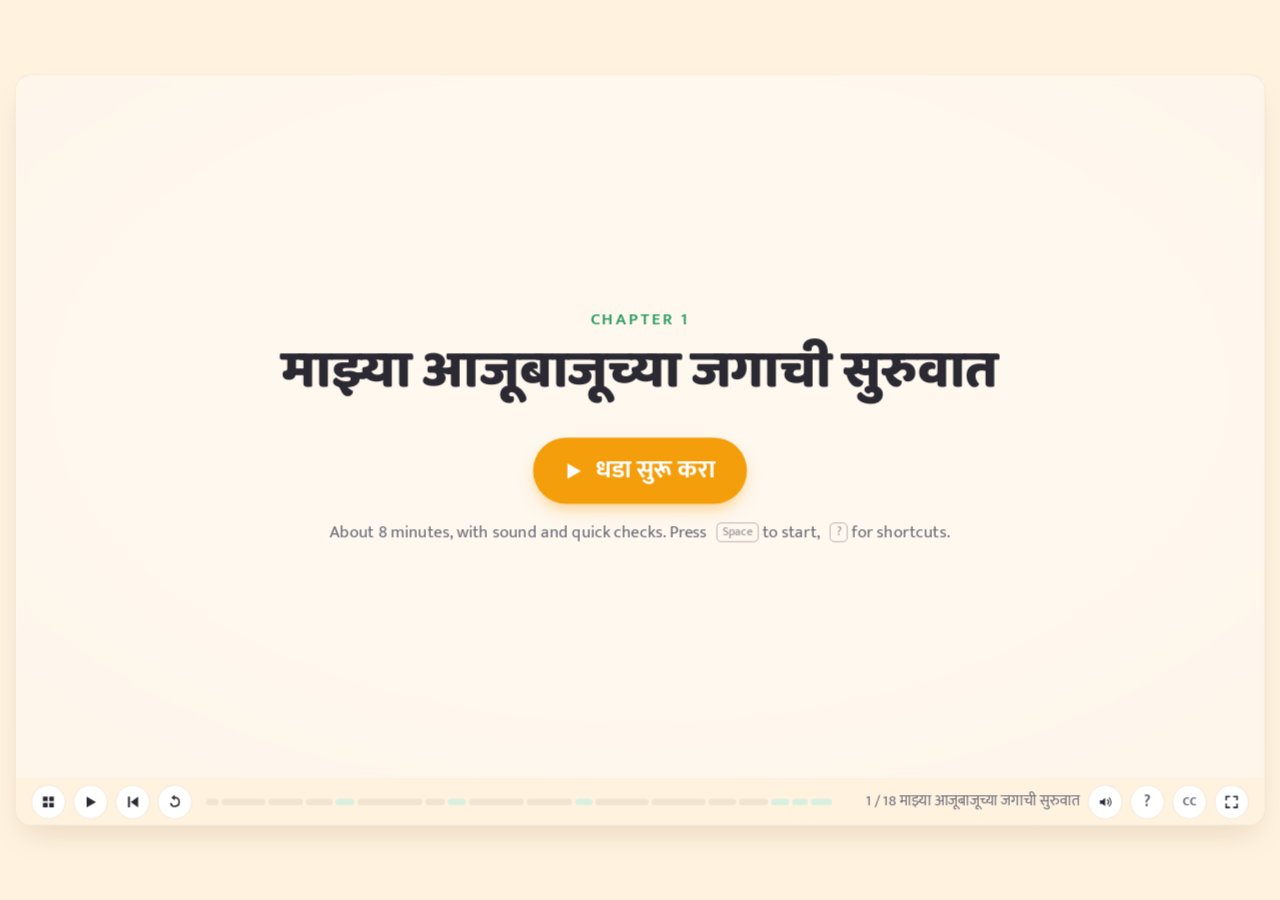
==== ch01/index.html @ 53bacae5 "Navayan Day 1 preview build" ====
<!doctype html>
<html lang="mr">
<head>
<meta charset="utf-8">
<meta name="viewport" content="width=device-width, initial-scale=1">
<title>१ · माझ्या आजूबाजूच्या जगाची सुरुवात</title>
<link rel="stylesheet" href="../lib/engine.css">
<link rel="expect" href="#bar" blocking="render">
</head>
<body>
<script src="../lib/engine.js"></script>
<script src="audio/mr/timings.js"></script>
<script>
'use strict';
const CHAPTER = { number: 1, title: 'माझ्या आजूबाजूच्या जगाची सुरुवात', minutes: 8, language: 'mr' };

/* ---------- palette roles ---------- */
const LIVE = COL.leaf, DEAD = COL.stone, SAFF = COL.int, SKY = COL.whole, PLUM = COL.irr, BARK = COL.bark;

/* ---------- text helpers ---------- */
const text = (p, str, x, y, t0, { size = 32, fill = COL.chalk, anchor = 'start', weight = 500, font = UI } = {}) => {
  const e = T(p, str, { x, y, size, fill, anchor, weight, font, o: 0 }); show(e, t0); return e;
};
const title = (p, str, t0 = .1, y = 120) => text(p, str, 800, y, t0, { size: 52, weight: 800, anchor: 'middle', font: HEAD });
const note = (p, str, x, y, t0, fill = SAFF, size = 36, r = -3) => {
  const g = G(p, { x, y, o: 0, r }); T(g, str, { size, fill, font: SCRIPT, weight: 700, anchor: 'middle' }); show(g, t0); return g;
};
function label(p, str, x, y, t0, color = COL.chalk, size = 26) { return text(p, str, x, y, t0, { size, fill: color, anchor: 'middle', weight: 700 }); }
// speech bubble: rounded rect with a tail, text centred
function bubble(p, str, x, y, t0, { w = 420, color = SAFF, size = 30 } = {}) {
  const g = G(p, { x, y, o: 0, s: .7 });
  mk('path', { d: `M${-w / 2} -40h${w}a16 16 0 0 1 16 16v56a16 16 0 0 1-16 16h${-w / 2 + 40}l-24 26v-26h${-w / 2 + 8}a16 16 0 0 1-16-16v-56a16 16 0 0 1 16-16z`, fill: '#fff', stroke: color, 'stroke-width': 3 }, g);
  T(g, str, { y: 12, size, fill: COL.chalk, weight: 600, anchor: 'middle' });
  pop(g, t0); return g;
}
// rounded card
function kcard(p, x, y, w, h, color, { o = 0, s = 1, fill = '#fff' } = {}) {
  const g = G(p, { x, y, o, s });
  mk('rect', { x: 0, y: 0, width: w, height: h, rx: 22, fill, stroke: COL.edge || '#f1e4d0', 'stroke-width': 2 }, g);
  mk('path', { d: `M22 0h-4a18 18 0 0 0-18 18v${h - 36}a18 18 0 0 0 18 18h4z`, fill: color }, g);
  return g;
}

/* ---------- drawn things, each around (0,0) on its baseline ---------- */
function sun(p, x, y, r = 60) {
  const g = G(p, { x, y, o: 0 });
  for (let i = 0; i < 12; i++) { const a = i * Math.PI / 6; mk('path', { d: `M${Math.cos(a) * (r + 14)} ${Math.sin(a) * (r + 14)}L${Math.cos(a) * (r + 34)} ${Math.sin(a) * (r + 34)}`, stroke: COL.sun, 'stroke-width': 6, 'stroke-linecap': 'round' }, g); }
  mk('circle', { r, fill: COL.sun }, g);
  return g;
}
function tree(p, x, y, s = 1) {
  const g = G(p, { x, y, s, o: 0 });
  mk('path', { d: 'M-14 0V-90q0-14 14-14q14 0 14 14V0z', fill: BARK }, g);
  mk('circle', { cx: 0, cy: -150, r: 70, fill: COL.leaf2 }, g);
  mk('circle', { cx: -52, cy: -120, r: 48, fill: COL.leaf }, g);
  mk('circle', { cx: 52, cy: -120, r: 48, fill: COL.leaf }, g);
  mk('circle', { cx: 0, cy: -110, r: 50, fill: COL.leaf2 }, g);
  g._crown = g;
  return g;
}
function cow(p, x, y, s = 1) {
  const g = G(p, { x, y, s, o: 0 });
  mk('rect', { x: -70, y: -90, width: 140, height: 70, rx: 30, fill: '#f5efe6', stroke: COL.chalk, 'stroke-width': 3 }, g);
  mk('ellipse', { cx: -20, cy: -70, rx: 18, ry: 14, fill: '#4b4b55' }, g); mk('ellipse', { cx: 30, cy: -45, rx: 16, ry: 12, fill: '#4b4b55' }, g);
  [-50, -20, 20, 50].forEach(lx => mk('rect', { x: lx - 7, y: -24, width: 14, height: 26, rx: 5, fill: '#e6dccd', stroke: COL.chalk, 'stroke-width': 2 }, g));
  mk('rect', { x: 56, y: -112, width: 48, height: 46, rx: 18, fill: '#f5efe6', stroke: COL.chalk, 'stroke-width': 3 }, g);
  mk('path', { d: 'M62 -112q-4-18 10-20M98 -112q4-18-10-20', stroke: COL.chalk, 'stroke-width': 3, fill: 'none', 'stroke-linecap': 'round' }, g);
  mk('circle', { cx: 74, cy: -94, r: 3.5, fill: COL.chalk }, g); mk('circle', { cx: 90, cy: -94, r: 3.5, fill: COL.chalk }, g);
  mk('ellipse', { cx: 82, cy: -76, rx: 14, ry: 8, fill: COL.rose }, g);
  const tail = mk('path', { d: 'M-70 -80q-24 10-18 44', stroke: COL.chalk, 'stroke-width': 3, fill: 'none', 'stroke-linecap': 'round' }, g);
  return g;
}
function dog(p, x, y, s = 1) {
  const g = G(p, { x, y, s, o: 0 });
  mk('rect', { x: -56, y: -64, width: 96, height: 46, rx: 22, fill: '#d9a066', stroke: COL.chalk, 'stroke-width': 3 }, g);
  [-40, -16, 10, 30].forEach(lx => mk('rect', { x: lx - 6, y: -22, width: 12, height: 22, rx: 5, fill: '#c98c52', stroke: COL.chalk, 'stroke-width': 2 }, g));
  const head = G(g, { x: 44, y: -70 });
  mk('circle', { r: 26, fill: '#d9a066', stroke: COL.chalk, 'stroke-width': 3 }, head);
  mk('path', { d: 'M-18 -18q-14-10-10 14M18 -18q14-10 10 14', stroke: COL.chalk, 'stroke-width': 3, fill: '#8a5a2b' }, head);
  mk('circle', { cx: -8, cy: -4, r: 3.5, fill: COL.chalk }, head); mk('circle', { cx: 8, cy: -4, r: 3.5, fill: COL.chalk }, head);
  mk('circle', { cx: 0, cy: 8, r: 5, fill: COL.chalk }, head);
  mk('path', { d: 'M-6 14q6 6 12 0', stroke: COL.chalk, 'stroke-width': 2.5, fill: 'none', 'stroke-linecap': 'round' }, head);
  const tail = path(g, 'M-56 -52q-22-18-16-40', { stroke: COL.chalk, 'stroke-width': 4 }); put(tail, { x: 0, y: 0 });
  g._tail = tail; g._chest = g;
  return g;
}
function sparrow(p, x, y, s = 1, flip = 1) {
  const g = G(p, { x, y, s, o: 0 });
  const b = G(g, { s: 1 }); b.setAttribute('transform', `scale(${flip},1)`);
  mk('ellipse', { rx: 20, ry: 13, fill: '#a3744a', stroke: COL.chalk, 'stroke-width': 2 }, b);
  mk('circle', { cx: 18, cy: -8, r: 9, fill: '#a3744a', stroke: COL.chalk, 'stroke-width': 2 }, b);
  mk('path', { d: 'M26 -8l10 2-10 3z', fill: SAFF }, b);
  mk('circle', { cx: 20, cy: -10, r: 1.8, fill: COL.chalk }, b);
  mk('path', { d: 'M-6 -4q-10-12 4-14q10 2 8 12', fill: '#8a5a2b' }, b);
  mk('path', { d: 'M-20 0l-12-4M-20 2l-12 2', stroke: COL.chalk, 'stroke-width': 2 }, b);
  return g;
}
function bicycle(p, x, y, s = 1) {
  const g = G(p, { x, y, s, o: 0 });
  const w1 = mk('circle', { cx: -48, cy: -30, r: 30, fill: 'none', stroke: DEAD, 'stroke-width': 5 }, g);
  const w2 = mk('circle', { cx: 48, cy: -30, r: 30, fill: 'none', stroke: DEAD, 'stroke-width': 5 }, g);
  mk('path', { d: 'M-48 -30L-14 -78H30L48 -30M-14 -78L0 -30L-48 -30M0 -30L30 -78M30 -78l-6-12h12M-14 -78l-10-8h18', stroke: DEAD, 'stroke-width': 5, fill: 'none', 'stroke-linejoin': 'round', 'stroke-linecap': 'round' }, g);
  g._w = [w1, w2];
  return g;
}
function stone(p, x, y, s = 1) {
  const g = G(p, { x, y, s, o: 0 });
  mk('path', { d: 'M-50 0q-10-34 20-44q34-12 56 10q14 20-6 34z', fill: COL.stone2, stroke: DEAD, 'stroke-width': 3 }, g);
  mk('path', { d: 'M-24 -26q10-8 22-4', stroke: '#fff', 'stroke-width': 3, fill: 'none', 'stroke-linecap': 'round', opacity: .7 }, g);
  return g;
}
function wall(p, x, y, s = 1) {
  const g = G(p, { x, y, s, o: 0 });
  mk('rect', { x: -80, y: -100, width: 160, height: 100, rx: 6, fill: '#f3d9b1', stroke: BARK, 'stroke-width': 3 }, g);
  for (let r = 0; r < 4; r++) for (let c = 0; c < 3; c++) mk('rect', { x: -74 + c * 52 + (r % 2) * 26 - 6, y: -96 + r * 25, width: 46, height: 20, rx: 3, fill: '#e8b37d', stroke: BARK, 'stroke-width': 1.5, opacity: .8 }, g);
  return g;
}
function boy(p, x, y, s = 1) {
  const g = G(p, { x, y, s, o: 0 });
  mk('rect', { x: -22, y: -120, width: 44, height: 70, rx: 14, fill: SKY }, g);            // shirt
  mk('rect', { x: -20, y: -52, width: 17, height: 52, rx: 7, fill: '#6b4f3a' }, g); mk('rect', { x: 3, y: -52, width: 17, height: 52, rx: 7, fill: '#6b4f3a' }, g);
  mk('circle', { cx: 0, cy: -146, r: 30, fill: '#f1c7a0' }, g);                             // head
  mk('path', { d: 'M-30 -152q4-30 30-30q26 0 30 30q-18-10-30-6q-12-4-30 6z', fill: '#2b2a33' }, g);  // hair
  mk('circle', { cx: -10, cy: -148, r: 3.5, fill: COL.chalk }, g); mk('circle', { cx: 10, cy: -148, r: 3.5, fill: COL.chalk }, g);
  mk('path', { d: 'M-9 -134q9 8 18 0', stroke: COL.chalk, 'stroke-width': 2.5, fill: 'none', 'stroke-linecap': 'round' }, g);
  mk('path', { d: 'M-22 -108l-18 30M22 -108l18 30', stroke: '#f1c7a0', 'stroke-width': 10, 'stroke-linecap': 'round' }, g);  // arms
  return g;
}
function car(p, x, y, s = 1) {
  const g = G(p, { x, y, s, o: 0 });
  mk('path', { d: 'M-80 -20h160v-30h-40l-24-30h-56l-24 30h-16z', fill: '#f87171', stroke: COL.chalk, 'stroke-width': 3, 'stroke-linejoin': 'round' }, g);
  mk('rect', { x: -40, y: -74, width: 30, height: 22, rx: 4, fill: COL.sky }, g); mk('rect', { x: 0, y: -74, width: 34, height: 22, rx: 4, fill: COL.sky }, g);
  const w1 = mk('circle', { cx: -44, cy: -18, r: 16, fill: '#2b2a33' }, g), w2 = mk('circle', { cx: 44, cy: -18, r: 16, fill: '#2b2a33' }, g);
  g._w = [w1, w2];
  return g;
}
function fan(p, x, y, s = 1) {
  const g = G(p, { x, y, s, o: 0 });
  mk('path', { d: 'M0 0V-40', stroke: DEAD, 'stroke-width': 8, 'stroke-linecap': 'round' }, g);
  mk('rect', { x: -40, y: -8, width: 80, height: 8, rx: 4, fill: DEAD }, g);
  const bl = G(g, { y: -70 });
  [0, 120, 240].forEach(a => mk('ellipse', { cx: 0, cy: -26, rx: 12, ry: 30, fill: '#9fc5f8', stroke: SKY, 'stroke-width': 2, transform: `rotate(${a})` }, bl));
  mk('circle', { r: 10, fill: SKY }, bl);
  g._blades = bl;
  return g;
}
// ground line
const ground = (p, y = 700, t0 = .1) => { const l = path(p, `M80 ${y}H1520`, { stroke: COL.soil, 'stroke-width': 6 }, { d: 0 }); draw(l, t0, 1); return l; };
// a slow wag / spin
const wag = (e, t0, n = 4) => { for (let i = 0; i < n; i++) { tw(e, { r: 18 }, t0 + i * .5, .25, io); tw(e, { r: -10 }, t0 + i * .5 + .25, .25, io); } tw(e, { r: 0 }, t0 + n * .5, .2); };
const spin = (e, t0, dur = 3) => prog(q => put(e, { r: q * 360 * 2 }), t0, dur, lin);

/* ---------- objects for questions ---------- */
const OBJ = { cow: ['गाय', LIVE], dog: ['कुत्रा', LIVE], bird: ['चिमणी', LIVE], tree: ['झाड', LIVE], cycle: ['सायकल', DEAD], wall: ['भिंत', DEAD], stone: ['दगड', DEAD] };
const LD = [['l', 'जिवंत', LIVE], ['d', 'निर्जीव', DEAD]];

/* ---------- beats ---------- */
const BEATS = [
  ['intro', 'माझ्या आजूबाजूच्या जगाची सुरुवात', (m, D) => {
    const bg = G(scene, { o: 0 });
    mk('rect', { x: 0, y: 0, width: 1600, height: 900, fill: 'url(#dawnGrad)' }, bg);
    const defs = mk('defs', {}, bg);
    const gr = mk('linearGradient', { id: 'dawnGrad', x1: 0, y1: 0, x2: 0, y2: 1 }, defs);
    mk('stop', { offset: 0, 'stop-color': COL.sky }, gr); mk('stop', { offset: .55, 'stop-color': '#ffe6c2' }, gr); mk('stop', { offset: 1, 'stop-color': COL.board }, gr);
    tw(bg, { o: 1 }, 0, 1);
    const s = sun(scene, 800, 760, 90); tw(s, { o: 1, y: 640 }, .2, 2.4, out);
    const g = G(scene, { o: 0, y: 24 });
    T(g, 'नवयान · दिवस १ · धडा १', { x: 800, y: 250, size: 26, fill: SAFF, weight: 700, anchor: 'middle' });
    T(g, 'माझ्या आजूबाजूच्या', { x: 800, y: 350, size: 80, weight: 800, anchor: 'middle', font: HEAD });
    T(g, 'जगाची सुरुवात', { x: 800, y: 450, size: 80, weight: 800, anchor: 'middle', font: HEAD });
    tw(g, { o: 1, y: 0 }, .3, 1.1, out);
    const r = text(scene, 'जिवंत म्हणजे काय?', 800, 560, m('sub'), { size: 40, fill: COL.dim, anchor: 'middle', font: SCRIPT, weight: 700 });
    tw(g, { o: 0, y: -24 }, D - .9, .8); hide(r, D - .9, .8); hide(s, D - .9, .8); hide(bg, D - .9, .8);
  }],

  ['dawn', 'पहाटेचे पाच वाजले', (m, D) => {
    const p = panel(0);
    const sky = mk('rect', { x: 0, y: 0, width: 1600, height: 900, fill: COL.night, opacity: .9 }, p);
    put(sky, { c_fill: COL.night });
    const hill = mk('path', { d: 'M0 640q400-90 800-40t800 20V900H0z', fill: '#cfe3b0' }, p);
    const s = sun(p, 1470, 720, 70); tw(s, { o: 1 }, .1, .3);
    T(p, 'पहाटेचे पाच वाजले होते.', { x: 800, y: 110, size: 40, fill: '#fff', weight: 700, anchor: 'middle', font: HEAD });
    // sun rises; sky turns from blue to saffron
    tw(s, { y: 600 }, m('sun'), 3.5, io);
    tw(sky, { c_fill: '#3b82f6' }, m('sun'), 1.6, io); tw(sky, { c_fill: '#fdba74' }, m('sun', 1.6), 2.2, io);
    const rooster = text(p, 'कुकूऽऽच कू!', 280, 420, m('sun', 1.2), { size: 30, fill: '#fff', font: SCRIPT, weight: 700, anchor: 'middle' });
    hide(rooster, m('sun', 3.4), .6);
    // two walkers
    const w1 = G(p, { x: -60, y: 640, o: 0 }), w2 = G(p, { x: -200, y: 660, o: 0 });
    [w1, w2].forEach((w, i) => {
      mk('rect', { x: -14, y: -80, width: 28, height: 50, rx: 10, fill: i ? '#f472b6' : '#60a5fa' }, w);
      mk('circle', { cy: -96, r: 16, fill: '#f1c7a0' }, w);
      mk('rect', { x: -12, y: -30, width: 10, height: 30, rx: 4, fill: '#6b4f3a' }, w); mk('rect', { x: 2, y: -30, width: 10, height: 30, rx: 4, fill: '#6b4f3a' }, w);
      mk('rect', { x: 18, y: -54, width: 18, height: 26, rx: 4, fill: i ? COL.stone2 : '#e5e7eb', stroke: COL.chalk, 'stroke-width': 2 }, w);
      show(w, m('walk'), .4); tw(w, { x: 360 + i * 110 }, m('walk'), 5, lin);
    });
    label(p, 'दुधाची कॅन · पाण्याची बादली', 420, 760, m('walk', 1.5), COL.chalk, 24);
    // the house and the mother's call
    const house = G(p, { x: 1180, y: 660, o: 0 });
    mk('rect', { x: -130, y: -140, width: 260, height: 140, rx: 8, fill: '#fde68a', stroke: BARK, 'stroke-width': 3 }, house);
    mk('path', { d: 'M-150 -140L0 -240L150 -140z', fill: '#c2410c' }, house);
    mk('rect', { x: -30, y: -80, width: 60, height: 80, rx: 6, fill: BARK }, house);
    show(house, m('aai'), .4);
    bubble(p, 'अरे, उठ! सूर्य निघतोय!', 1180, 350, m('aai', .6), { w: 460 });
    bubble(p, 'आई… अजून पाच मिनिटं.', 760, 470, m('aai', 2.6), { w: 440, color: SKY, size: 28 });
    bubble(p, 'पाच मिनिटं म्हणजे अर्धा तास!', 1180, 350, m('aai', 4.8), { w: 520 });
    const b = boy(p, 1000, 660); show(b, m('boy'), .5);
    note(p, 'मुलगा हसला', 1000, 760, m('boy', .8), SAFF, 32);
  }],

  ['yard', 'यातलं जिवंत काय आहे?', (m) => {
    const p = panel(0);
    ground(p, 700, .1);
    const b = boy(p, 800, 700, .9); show(b, .2, .5);
    const items = {
      cow: cow(p, 250, 700, .95), dog: dog(p, 520, 700, .95), tree: tree(p, 1300, 700, 1), bird: null,
      cycle: bicycle(p, 1080, 700, .9), wall: wall(p, 1460, 700, .7), stone: stone(p, 640, 700, .8),
    };
    S.yard = items;
    const birds = G(p, { o: 0 }); sparrow(birds, 1250, 540, .9); sparrow(birds, 1330, 520, .8, -1); [...birds.children].forEach(c => put(c, { o: 1 }));
    show(items.cow, m('cow'), .4); label(p, 'गाय', 250, 760, m('cow', .3), LIVE);
    show(items.dog, m('dog'), .4); wag(items.dog._tail, m('dog', .4)); label(p, 'कुत्रा', 520, 760, m('dog', .3), LIVE);
    show(items.tree, m('tree'), .4); label(p, 'झाड', 1300, 760, m('tree', .3), LIVE);
    show(birds, m('bird'), .4); label(p, 'चिमण्या', 1290, 470, m('bird', .3), LIVE, 24);
    show(items.cycle, m('cycle'), .4); label(p, 'सायकल', 1080, 760, m('cycle', .3), DEAD);
    show(items.wall, m('wall'), .4); label(p, 'भिंत', 1460, 760, m('wall', .3), DEAD);
    show(items.stone, m('stone'), .4); label(p, 'दगड', 640, 760, m('stone', .3), DEAD);
    const q = G(p, { x: 800, y: 150, o: 0, s: .8 });
    mk('rect', { x: -360, y: -52, width: 720, height: 90, rx: 45, fill: '#fff', stroke: SAFF, 'stroke-width': 3 }, q);
    T(q, 'यातलं जिवंत काय आहे?', { y: 12, size: 44, fill: SAFF, weight: 800, anchor: 'middle', font: HEAD });
    pop(q, m('q'));
  }],

  ['look', 'थांबा… आणि पाहा!', (m) => {
    const p = panel(0);
    title(p, 'थांबा… आणि पाहा!', .1);
    text(p, 'आत्ता तुम्ही जिथे बसला आहात, तिथेच आजूबाजूला बघा.', 800, 190, .6, { size: 30, fill: COL.dim, anchor: 'middle' });
    const frame = (x, str, color, t0, draw_) => {
      const g = kcard(p, x - 190, 260, 380, 400, color, { o: 0 }); tw(g, { o: 1 }, t0, .5);
      T(g, str, { x: 190, y: 60, size: 36, fill: color, weight: 800, anchor: 'middle', font: HEAD });
      const inner = G(g, { x: 190, y: 330 }); draw_(inner);
      mk('circle', { cx: 190, cy: 360, r: 0 }, g);
      return g;
    };
    frame(330, 'एक झाड शोधा', LIVE, m('tree'), gg => { const t = tree(gg, 0, 0, .9); show(t, m('tree', .3)); });
    frame(800, 'एखादा प्राणी शोधा', LIVE, m('animal'), gg => { const d = dog(gg, 0, 0, 1.1); show(d, m('animal', .3)); wag(d._tail, m('animal', .6), 3); });
    frame(1270, 'एक दगड शोधा', DEAD, m('stone'), gg => { const s = stone(gg, 0, 0, 1.3); show(s, m('stone', .3)); });
    const w = note(p, 'फक्त उत्तर देऊ नका… का? याचा विचार करा.', 800, 760, m('why'), SAFF, 40);
  }],

  ['q1', 'छोटी तपासणी', () => { panel(0); }, { ask: done => quiz(SCREEN, [{
    id: 'c-ld', prompt: ['प्रत्येक गोष्ट जिवंत आहे की निर्जीव?'],
    build: grid([
      { parts: ['गाय'], ans: ['l'], why: 'गाय वाढते, खाते, श्वास घेते, वासराला जन्म देते.' },
      { parts: ['सायकल'], ans: ['d'], why: 'सायकल चालते, पण स्वतःहून नाही. ती वाढत नाही, खात नाही.' },
      { parts: ['चिमणी'], ans: ['l'], why: 'चिमणी उडते, खाते, पिल्लं जन्माला घालते.' },
      { parts: ['दगड'], ans: ['d'], why: 'दगड कालही तसाच, आजही तसाच. वाढ नाही, अन्न नाही, श्वास नाही.' },
      { parts: ['झाड'], ans: ['l'], why: 'झाड वाढतं, नवीन पानं येतात, फुलं येतात. ते जिवंत आहे.' },
      { parts: ['भिंत'], ans: ['d'], why: 'भिंत स्वतःहून मोठी होत नाही.' },
    ], LD, { multi: false, text: true }),
  }], done, 'छोटी तपासणी') }],

  ['grow', 'एक छोटा प्रयोग', (m) => {
    const p = panel(0);
    title(p, 'चला, एक छोटा प्रयोग करूया', .1, 100);
    ground(p, 700, .1);
    const b = boy(p, 560, 700, .85); show(b, .3, .5);
    // the tree: yesterday (faint) and today (grows)
    const t = tree(p, 330, 700, .9); show(t, .3, .5);
    label(p, 'काल', 330, 760, .4, COL.dim);
    const leaf = mk('ellipse', { cx: 395, cy: 585, rx: 14, ry: 8, fill: COL.leaf, transform: 'rotate(-30 395 585)' }, p);
    put(leaf, { o: 0 }); show(leaf, m('leaf'), .3); for (let i = 0; i < 3; i++) { tw(leaf, { x: 6 }, m('leaf', .4 + i * .4), .2); tw(leaf, { x: 0 }, m('leaf', .6 + i * .4), .2); }
    const t2 = tree(p, 330, 700, .9); show(t2, m('grow'), .6); tw(t2, { s: 1.08, x: 330 }, m('grow'), 2, io); hide(t, m('grow'), .6);
    const lbl2 = label(p, 'आज: थोडं मोठं · नवीन पानं · फुलं', 330, 760, m('grow', .5), LIVE); const lblk = p.querySelector('text');
    for (let i = 0; i < 6; i++) { const f = mk('circle', { cx: 330 + Math.cos(i * 1.05) * 60, cy: 560 + Math.sin(i * 1.05) * 50, r: 9, fill: COL.rose, stroke: '#fff', 'stroke-width': 2 }, p); put(f, { s: 0, o: 0 }); pop(f, m('grow', 1.3 + i * .15)); }
    note(p, 'झाड वाढत होतं', 330, 460, m('grow', 2.6), LIVE, 34);
    // the dog: gets up, walks, drinks, breathes
    const d = dog(p, 820, 700, .95); show(d, m('dogup'), .4); tw(d, { x: 980 }, m('dogup', .5), 1.6, io);
    const bowl = G(p, { x: 1080, y: 700, o: 0 }); mk('path', { d: 'M-34 -4q0 -20 34 -20q34 0 34 20L26 10H-26z', fill: COL.sky, stroke: SKY, 'stroke-width': 3 }, bowl);
    show(bowl, m('drink'), .3); tw(d, { r: 6 }, m('drink', .3), .5); tw(d, { r: 0 }, m('drink', 1.3), .5);
    label(p, 'पाणी · अन्न', 1080, 760, m('drink', .4), LIVE, 24);
    for (let i = 0; i < 3; i++) { tw(d, { s: 1 }, m('breath', i * .9), .45, io); tw(d, { s: .95 }, m('breath', i * .9 + .45), .45, io); }
    note(p, 'कुत्रा जिवंत होता', 980, 500, m('breath', 2.4), LIVE, 34);
    // the stone: identical
    const s1 = stone(p, 1360, 700, .9); show(s1, m('stone'), .3);
    label(p, 'काल = आज', 1360, 760, m('stone', .6), DEAD);
    const x = G(p, { x: 1360, y: 560, o: 0 });
    ['अन्न ✗', 'श्वास ✗', 'वाढ ✗'].forEach((s, i) => T(x, s, { y: i * 40, size: 26, fill: DEAD, weight: 700, anchor: 'middle' }));
    show(x, m('stone', 1.8), .5);
    note(p, 'दगड निर्जीव', 1360, 470, m('stone', 4.2), DEAD, 34);
  }],

  ['wait', 'पण एक मिनिट!', (m) => {
    const p = panel(0);
    title(p, 'पण एक मिनिट!', .1);
    text(p, 'जर आपण म्हणालो: “जे हालचाल करतं ते जिवंत.” तर?', 800, 190, .5, { size: 30, fill: COL.dim, anchor: 'middle' });
    ground(p, 640, .2);
    const c = car(p, 330, 640, 1.1); show(c, m('car'), .3); tw(c, { x: 470 }, m('car', .3), 1.6, io); c._w.forEach(w => { put(w, { r: 0 }); }); label(p, 'गाडी चालते', 420, 700, m('car', .4), DEAD);
    const f = fan(p, 800, 640, 1.2); show(f, m('fan'), .3); spin(f._blades, m('fan', .3), 3); label(p, 'पंखा फिरतो', 800, 700, m('fan', .4), DEAD);
    const bc = bicycle(p, 1180, 640, 1); show(bc, m('cycle'), .3); tw(bc, { x: 1300 }, m('cycle', .3), 1.6, io); label(p, 'सायकल चालते', 1240, 700, m('cycle', .4), DEAD);
    const banner = G(p, { x: 800, y: 800, o: 0, s: .8 });
    mk('rect', { x: -440, y: -46, width: 880, height: 90, rx: 45, fill: '#fff1f0', stroke: COL.bad, 'stroke-width': 3 }, banner);
    T(banner, 'हालचाल म्हणजेच जीवन नाही', { y: 14, size: 42, fill: COL.bad, weight: 800, anchor: 'middle', font: HEAD });
    pop(banner, m('cross'));
    const cross = path(p, 'M320 290L1280 610M1280 290L320 610', { stroke: COL.bad, 'stroke-width': 10, opacity: .35 }, { d: 0 }); draw(cross, m('cross', .2), .8);
  }],

  ['q2', 'छोटी तपासणी', () => { panel(0); }, { ask: done => quiz({ x: 300, y: 200, w: 1000, cls: 'side', maxH: 500 }, [{
    id: 'c-fan', prompt: ['पंखा फिरतो. मग पंखा जिवंत आहे का?'],
    build: choice([
      ['नाही. तो फिरतो, पण वाढत नाही, अन्न खात नाही, श्वास घेत नाही.'],
      ['हो. जे हालचाल करतं ते जिवंत.'],
      ['हो. त्याला वीज लागते, म्हणजे अन्न लागतं.'],
    ], 0, 'बरोबर! हालचाल म्हणजेच जीवन नाही. जिवंत असण्यासाठी वाढ, अन्न, श्वास लागतो.', [
      null,
      'हाच तो सापळा! गाडी चालते, पंखा फिरतो, पण ते जिवंत नाहीत.',
      'वीज हे अन्न नाही. पंखा वाढत नाही आणि श्वासही घेत नाही.',
    ]),
  }], done, 'छोटी तपासणी') }],

  ['signs', 'जीवनाची लक्षणं', (m) => {
    const p = panel(0);
    title(p, 'जिवंत गोष्टींमध्ये आणखी काय असतं?', .1, 100);
    const s1 = kcard(p, 90, 160, 1420, 300, LIVE, { o: 0 }); tw(s1, { o: 1 }, m('sign1'), .5);
    T(s1, 'लक्षण १ — वाढ', { x: 40, y: 56, size: 36, fill: LIVE, weight: 800, font: HEAD });
    const pair = (g, x, mark, mk1, mk2, cap) => {
      const a = mk1(g, x - 70, 250); show(a, m(mark), .4);
      const ar = path(g, `M${x - 20} 190H${x + 20}`, { stroke: COL.dim, 'stroke-width': 4 }, { d: 0 }); draw(ar, m(mark, .3), .4);
      mk('path', { d: `M${x + 12} 182l10 8-10 8`, stroke: COL.dim, 'stroke-width': 4, fill: 'none' }, g);
      const b = mk2(g, x + 90, 250); show(b, m(mark, .6), .4);
      const t = T(g, cap, { x, y: 285, size: 24, fill: COL.chalk, weight: 700, anchor: 'middle', o: 0 }); show(t, m(mark, .8));
    };
    pair(s1, 240, 'boy1', (g, x, y) => boy(g, x, y, .5), (g, x, y) => boy(g, x, y, .75), 'लहान → मोठा');
    pair(s1, 620, 'calf', (g, x, y) => cow(g, x, y, .45), (g, x, y) => cow(g, x, y, .7), 'वासरू → गाय');
    pair(s1, 1000, 'sapling', (g, x, y) => tree(g, x, y, .35), (g, x, y) => tree(g, x, y, .6), 'रोप → झाड');
    const w = wall(s1, 1300, 250, .6); show(w, m('wall'), .4); const wt = T(s1, 'भिंत: तशीच ✗', { x: 1300, y: 285, size: 24, fill: DEAD, weight: 700, anchor: 'middle', o: 0 }); show(wt, m('wall', .5));
    const s2 = kcard(p, 90, 490, 1420, 340, SAFF, { o: 0 }); tw(s2, { o: 1 }, m('sign2'), .5);
    T(s2, 'लक्षण २ — अन्न', { x: 40, y: 56, size: 36, fill: SAFF, weight: 800, font: HEAD });
    const c2 = cow(s2, 300, 300, .7); show(c2, m('food'), .4); const grass = T(s2, '🌿 गवत', { x: 300, y: 325, size: 24, anchor: 'middle', o: 0 }); show(grass, m('food', .3));
    const d2 = dog(s2, 600, 300, .8); show(d2, m('food', .8), .4); const fd = T(s2, '🍚 अन्न', { x: 600, y: 325, size: 24, anchor: 'middle', o: 0 }); show(fd, m('food', 1.1));
    const t2 = tree(s2, 920, 300, .6); show(t2, m('tree'), .4); const tq = T(s2, 'झाड? ताट नाही!', { x: 920, y: 325, size: 24, fill: SAFF, weight: 700, anchor: 'middle', o: 0 }); show(tq, m('tree', .4));
    // leaf as kitchen
    const k = G(s2, { x: 1230, y: 200, o: 0, s: .7 });
    mk('path', { d: 'M-90 0q0-80 90-90q90 10 90 90q-90 20-180 0z', fill: COL.leaf2, stroke: LIVE, 'stroke-width': 3 }, k);
    mk('path', { d: 'M-30 20V-40h60V20z', fill: '#fff', stroke: BARK, 'stroke-width': 3 }, k);
    mk('path', { d: 'M-40 -40h80', stroke: BARK, 'stroke-width': 5, 'stroke-linecap': 'round' }, k);
    mk('path', { d: 'M-12 -56q6-14 0-28M12 -56q6-14 0-28', stroke: COL.dim, 'stroke-width': 3, fill: 'none', 'stroke-linecap': 'round' }, k);
    pop(k, m('kitchen'));
    const kt = T(s2, 'पान = छोटंसं स्वयंपाकघर!', { x: 1230, y: 325, size: 26, fill: LIVE, weight: 800, anchor: 'middle', o: 0 }); show(kt, m('kitchen', .4));
  }],

  ['science', 'विज्ञान म्हणजे काय?', (m) => {
    const p = panel(0);
    title(p, 'विज्ञान म्हणजे काय?', .1);
    text(p, 'फक्त पुस्तकातली माहिती नाही…', 800, 190, .5, { size: 30, fill: COL.dim, anchor: 'middle' });
    const steps = [['पाहणे', '👀', 'see', SKY], ['प्रश्न विचारणे', '❓', 'ask', SAFF], ['निरीक्षण करणे', '🔍', 'observe', LIVE], ['उत्तर शोधणे', '💡', 'answer', PLUM]];
    steps.forEach(([s, ic, mark, color], i) => {
      const x = 260 + i * 360;
      const g = G(p, { x, y: 400, o: 0, s: .7 });
      mk('circle', { r: 80, fill: '#fff', stroke: color, 'stroke-width': 5 }, g);
      T(g, ic, { y: 16, size: 56, anchor: 'middle' });
      T(g, s, { y: 130, size: 30, fill: color, weight: 800, anchor: 'middle', font: HEAD });
      pop(g, m(mark));
      if (i) { const a = path(p, `M${x - 250} 400H${x - 100}`, { stroke: COL.faint, 'stroke-width': 5 }, { d: 0 }); draw(a, m(mark, -.3), .4); }
    });
    const ex = (str, tag, x, t0, color) => {
      const g = kcard(p, x - 300, 620, 600, 180, color, { o: 0 }); tw(g, { o: 1 }, t0, .5);
      T(g, str, { x: 320, y: 80, size: 32, weight: 700, anchor: 'middle' });
      T(g, tag, { x: 320, y: 135, size: 26, fill: color, weight: 800, anchor: 'middle' });
    };
    ex('“झाड हिरवं आहे.”', 'साधं निरीक्षण', 440, m('simple'), COL.dim);
    ex('“पानांचा रंग हिरवा का असतो?”', 'वैज्ञानिक प्रश्न ✓', 1160, m('sci'), LIVE);
  }],

  ['q3', 'छोटी तपासणी', () => { panel(0); }, { ask: done => quiz({ x: 300, y: 180, w: 1000, cls: 'side', maxH: 540 }, [{
    id: 'c-sci', prompt: ['यातला वैज्ञानिक प्रश्न कोणता?'],
    build: choice([
      ['कुत्रा श्वास का घेतो?'],
      ['कुत्रा तपकिरी आहे.'],
      ['माझ्या घरी एक कुत्रा आहे.'],
    ], 0, 'बरोबर! “का?” विचारलं की निरीक्षणाचा प्रश्न होतो, आणि तिथून विज्ञान सुरू होतं.', [
      null,
      'हे फक्त एक साधं निरीक्षण आहे. “का?” विचारलं तर तो प्रश्न होईल.',
      'ही माहिती आहे, प्रश्न नाही.',
    ]),
  }], done, 'छोटी तपासणी') }],

  ['night', 'रात्री शेतात', (m) => {
    const p = panel(0);
    const sky = mk('rect', { x: 0, y: 0, width: 1600, height: 900, fill: COL.night }, p); put(sky, { o: 0 }); show(sky, 0, .8);
    mk('path', { d: 'M0 660q500-60 1000-20t600 10V900H0z', fill: '#24344f' }, p);
    for (let i = 0; i < 40; i++) { const st = mk('circle', { cx: Math.random() * 1600, cy: Math.random() * 500, r: Math.random() * 2 + 1, fill: '#fff', opacity: .7 }, p); }
    const moon = mk('circle', { cx: 1300, cy: 160, r: 60, fill: '#fde68a' }, p); put(moon, { o: 0, s: .5 }); pop(moon, m('moon'));
    text(p, 'एक वेगळी कल्पना करा…', 800, 110, .3, { size: 40, fill: '#fff', weight: 700, anchor: 'middle', font: SCRIPT });
    const s = stone(p, 560, 660, 1.4); show(s, m('still'), .5); label(p, 'दगड', 560, 720, m('still', .3), COL.stone2);
    const t = tree(p, 860, 660, .45); show(t, m('still'), .5); label(p, 'छोटं रोप', 860, 720, m('still', .3), COL.leaf2);
    const both = text(p, 'दोन्ही शांत दिसत आहेत…', 800, 790, m('still', 1.2), { size: 30, fill: '#cbd5e1', anchor: 'middle' });
    // zoom panel: inside the sapling
    const z = kcard(p, 980, 330, 540, 420, LIVE, { o: 0, fill: 'rgba(255,255,255,.96)' }); tw(z, { o: 1 }, m('roots', -.3), .6);
    T(z, 'रोपाच्या आत…', { x: 270, y: 50, size: 30, fill: LIVE, weight: 800, anchor: 'middle', font: HEAD });
    const tt = tree(z, 270, 330, .7); put(tt, { o: 1 });
    // roots with water dots moving up
    const roots = G(z, { o: 0 }); mk('path', { d: 'M270 330q-40 30-70 60M270 330q40 30 70 60M270 330v70', stroke: BARK, 'stroke-width': 4, fill: 'none', 'stroke-linecap': 'round' }, roots);
    show(roots, m('roots'), .4);
    for (let i = 0; i < 4; i++) { const w = mk('circle', { r: 6, fill: SKY }, z); put(w, { x: 270, y: 390, o: 0 }); tw(w, { o: 1 }, m('roots', .4 + i * .5), .2); tw(w, { y: 220 }, m('roots', .4 + i * .5), 1.4, lin); tw(w, { o: 0 }, m('roots', 1.6 + i * .5), .3); }
    const rl = T(z, 'मुळं: पाणी ↑', { x: 40, y: 345, size: 22, fill: SKY, weight: 700, o: 0 }); show(rl, m('roots', .5));
    const ll = T(z, 'पानं: CO₂ + सूर्यप्रकाश → अन्न', { x: 270, y: 92, size: 22, fill: SAFF, weight: 700, anchor: 'middle', o: 0 }); show(ll, m('leaves', .3));
    for (let i = 0; i < 5; i++) { const a = mk('path', { d: 'M0 0l-10 14M0 0l10 14', stroke: SAFF, 'stroke-width': 3, fill: 'none' }, z); put(a, { x: 150 + i * 60, y: 140, o: 0 }); tw(a, { o: 1 }, m('leaves', .2 + i * .15), .2); tw(a, { y: 170 }, m('leaves', .2 + i * .15), .8); tw(a, { o: 0 }, m('leaves', 1 + i * .15), .3); }
    const dots = G(z, { o: 0 }); for (let i = 0; i < 40; i++) { const d = mk('circle', { r: 3, fill: i % 2 ? LIVE : SAFF }, dots); const ang = Math.random() * 6.28, rr = 20 + Math.random() * 60; put(d, { x: 270 + Math.cos(ang) * rr, y: 200 + Math.sin(ang) * rr * .8 }); }
    show(dots, m('inside'), .5); prog(q => { [...dots.children].forEach((d, i) => put(d, { x: st(d).x + Math.sin(q * 20 + i) * .8, y: st(d).y + Math.cos(q * 17 + i) * .8 })); }, m('inside'), 4, lin);
    const il = T(z, 'हजारो-लाखो छोट्या क्रिया', { x: 330, y: 405, size: 22, fill: COL.chalk, weight: 700, anchor: 'middle', o: 0 }); show(il, m('inside', .4));
    const quote = G(p, { x: 500, y: 460, o: 0, s: .8 });
    mk('rect', { x: -400, y: -60, width: 800, height: 110, rx: 30, fill: '#fff', stroke: SAFF, 'stroke-width': 3 }, quote);
    T(quote, 'जीवन शांत असू शकतं,', { y: -12, size: 36, fill: COL.chalk, weight: 800, anchor: 'middle', font: HEAD });
    T(quote, 'पण थांबलेलं नसतं.', { y: 32, size: 36, fill: SAFF, weight: 800, anchor: 'middle', font: HEAD });
    pop(quote, m('quote'));
  }],

  ['big', 'सर्वात मोठा प्रश्न', (m) => {
    const p = panel(0);
    title(p, 'आणि मग आला सर्वात मोठा प्रश्न…', .1, 100);
    ground(p, 760, .1);
    const b = boy(p, 330, 760, 1.1); show(b, .3, .5);
    const lf = mk('ellipse', { cx: 395, cy: 650, rx: 26, ry: 14, fill: COL.leaf, stroke: LIVE, 'stroke-width': 2, transform: 'rotate(-30 395 650)' }, p); put(lf, { o: 0 }); show(lf, m('leaf'), .4);
    bubble(p, 'हे सगळं चालतं तरी कसं?', 520, 420, m('leaf', 1.2), { w: 520, color: SAFF, size: 32 });
    const qs = ['झाड वाढतं कसं?', 'माणूस वाढतो कसा?', 'जखम भरते कशी?', 'अन्नापासून ऊर्जा कशी?', 'बीजातून झाड कसं?'];
    qs.forEach((q, i) => { const t = text(p, q, 1000, 230 + i * 56, m('qs', i * .9), { size: 28, fill: i % 2 ? SKY : LIVE, weight: 700 }); });
    // deeper: a spiral/arrow going into the leaf, then a microscope, then a cell
    const arrow = path(p, 'M1000 560q-60 60-120 40t-80-90', { stroke: PLUM, 'stroke-width': 6 }, { d: 0 }); draw(arrow, m('deeper'), 1.2);
    note(p, 'खूप आत… इतकं आत…', 980, 720, m('deeper', .8), PLUM, 34);
    const mic = G(p, { x: 1230, y: 760, o: 0, s: .7 });
    mk('rect', { x: -70, y: -14, width: 140, height: 14, rx: 6, fill: COL.chalk }, mic);
    mk('path', { d: 'M-30 -14q-10-80 30-120l20 20q-36 40-20 100z', fill: '#4b5563' }, mic);
    mk('rect', { x: 0, y: -170, width: 40, height: 70, rx: 8, fill: PLUM, transform: 'rotate(40 20 -135)' }, mic);
    mk('circle', { cx: -20, cy: -60, r: 10, fill: '#fff', stroke: COL.chalk, 'stroke-width': 3 }, mic);
    pop(mic, m('micro'));
    label(p, 'Microscope — सूक्ष्मदर्शक', 1230, 810, m('micro', .5), PLUM, 26);
    const cell = G(p, { x: 1430, y: 560, o: 0, s: .5 });
    mk('ellipse', { rx: 90, ry: 70, fill: '#ecfdf5', stroke: LIVE, 'stroke-width': 4 }, cell);
    mk('circle', { r: 26, fill: '#bbf7d0', stroke: LIVE, 'stroke-width': 3 }, cell);
    for (let i = 0; i < 6; i++) mk('circle', { cx: Math.cos(i) * 55, cy: Math.sin(i * 1.3) * 40, r: 6, fill: SAFF }, cell);
    pop(cell, m('cell'));
    label(p, 'Cell — पेशी', 1430, 670, m('cell', .5), LIVE, 26);
  }],

  ['english', 'आजची इंग्रजी', (m) => {
    const p = panel(0);
    title(p, 'आजची इंग्रजी', .1);
    text(p, 'घोकायची नाहीत. मोठ्याने बोलायची.', 800, 190, .5, { size: 30, fill: COL.dim, anchor: 'middle' });
    const row = (en, mr, y, mark, drawer) => {
      const g = kcard(p, 200, y, 1200, 150, PLUM, { o: 0 }); tw(g, { o: 1 }, m(mark), .5);
      T(g, en, { x: 60, y: 66, size: 44, fill: PLUM, weight: 800, font: HEAD });
      T(g, mr, { x: 60, y: 116, size: 28, fill: COL.chalk, weight: 600 });
      const d = drawer(g); if (d) { show(d, m(mark, .3), .4); }
    };
    row('This is a plant.', 'ही एक वनस्पती आहे.', 250, 'e1', g => tree(g, 1080, 135, .55));
    row('This is a dog.', 'हा एक कुत्रा आहे.', 430, 'e2', g => dog(g, 1060, 135, .9));
    row('I am a living being.', 'मी एक सजीव आहे.', 610, 'e3', g => boy(g, 1080, 140, .6));
    note(p, 'स्वतःकडे पाहा, आणि मोठ्याने बोला!', 800, 830, m('e3', 1.2), SAFF, 34);
  }],

  ['wrap', 'आज आपण काय शिकलो?', (m) => {
    const p = panel(0);
    title(p, 'आज आपण काय शिकलो?', .1);
    [['जिवंत गोष्टी वाढतात, अन्न खातात, श्वास घेतात.', 'w1', LIVE],
     ['हालचाल म्हणजेच जीवन नाही.', 'w2', COL.bad],
     ['विज्ञान = पाहणं · प्रश्न · निरीक्षण · उत्तर', 'w3', SKY],
     ['जीवन शांत असू शकतं, पण थांबलेलं नसतं.', 'w4', SAFF]].forEach(([str, mark, color], i) => {
      const g = G(p, { x: -16, y: 250 + i * 120, o: 0 });
      mk('circle', { cx: 280, cy: -12, r: 28, fill: color }, g);
      T(g, String(i + 1), { x: 280, y: -1, size: 28, fill: '#fff', weight: 800, anchor: 'middle' });
      T(g, str, { x: 334, size: 34, weight: 700 });
      tw(g, { o: 1, x: 0 }, m(mark), .6);
    });
  }],

  ['final1', 'धड्याचा सराव', () => { panel(0); }, { ask: done => quiz(SCREEN, [{
    id: 'p-ld2', prompt: ['प्रत्येक गोष्ट जिवंत आहे की निर्जीव?'],
    build: grid([
      { parts: ['पंखा'], ans: ['d'], why: 'फिरतो, पण वाढत नाही, खात नाही, श्वास घेत नाही.' },
      { parts: ['फुलपाखरू'], ans: ['l'], why: 'उडतं, खातं, अंड्यातून जन्माला येतं.' },
      { parts: ['गवत'], ans: ['l'], why: 'गवत वाढतं. वनस्पती जिवंत असतात.' },
      { parts: ['नदीचं पाणी'], ans: ['d'], why: 'वाहतं, पण वाढत नाही, खात नाही. हालचाल म्हणजेच जीवन नाही.' },
      { parts: ['बीज (बी)'], ans: ['l'], why: 'बीजातून रोप येतं. ते जिवंत आहे, फक्त शांत आहे.' },
      { parts: ['मोबाईल'], ans: ['d'], why: 'बोलतो, वाजतो, पण जिवंत नाही.' },
    ], LD, { multi: false, text: true }),
  }], done, 'धड्याचा सराव   १ पैकी २') }],

  ['final2', 'धड्याचा सराव', () => { panel(0); }, { ask: done => quiz(SCREEN, [{
    id: 'p-stone', prompt: ['दगड निर्जीव का आहे?'],
    build: choice([
      ['तो वाढत नाही, अन्न खात नाही, श्वास घेत नाही.'],
      ['तो हालचाल करत नाही.'],
      ['तो राखाडी रंगाचा आहे.'],
      ['तो जड आहे.'],
    ], 0, 'बरोबर! जीवनाची लक्षणं: वाढ, अन्न, श्वास. दगडात यातलं काहीच नाही.', [
      null,
      'हालचाल हे लक्षण नाही. झाडही हलत नाही, तरी जिवंत आहे; गाडी हलते, तरी निर्जीव आहे.',
      'रंगाचा जिवंतपणाशी संबंध नाही. हिरवं पान आणि राखाडी हत्ती, दोन्ही जिवंत.',
      'वजनाचा संबंध नाही. हत्ती जड आहे आणि जिवंत आहे.',
    ]),
  }], done, 'धड्याचा सराव   २ पैकी २') }],

  ['finish', 'पूर्ण', () => { panel(0); }, { ask: finishCard }],
].map(([id, title, run, extra]) => ({ id, title, run, ...extra }));

boot();
</script>
</body>
</html>
---- lib/engine.css ----
@import url("https://fonts.googleapis.com/css2?family=Baloo+2:wght@500;600;700;800&family=Mukta:wght@400;500;600;700&family=Kalam:wght@400;700&display=swap");
:root {
  /* Sunrise kids theme (Navayan) */
  --page: #fff3e0; --board: #fff8ee; --panel: #ffffff; --edge: #f1e4d0;
  --chalk: #2b2a33; --dim: #6b6a78; --faint: #d9cdbb;
  --task: #f59e0b; --quiz: #2f9e63; --good: #2f9e63; --bad: #e0524d;
  --ui: "Mukta", "Baloo 2", "Noto Sans Devanagari", "Segoe UI", Arial, sans-serif;
  --head: "Baloo 2", "Mukta", "Noto Sans Devanagari", sans-serif;
  --script: "Kalam", "Mukta", cursive;
  color-scheme: light;
}
* { box-sizing: border-box; }
html, body { height: 100%; margin: 0; overflow: hidden; background: var(--page); }
body { color: var(--chalk); font: 26px/1.4 var(--ui); }
button { font: inherit; color: inherit; cursor: pointer; }
button:focus-visible, [tabindex]:focus-visible { outline: 3px solid var(--task); outline-offset: 3px; }
button[hidden] { display: none; }

/* One fixed 1600×960 frame (900 stage + 60 controls), scaled to fit the window. */
#frame { position: absolute; left: 50%; top: 50%; width: 1600px; height: 960px; transform: translate(-50%, -50%) scale(var(--k, .5));
  border-radius: 20px; overflow: hidden; background: var(--board); box-shadow: 0 0 0 1px var(--edge), 0 20px 40px -10px rgba(120, 80, 20, .18); }
#stage { position: absolute; left: 0; top: 0; width: 1600px; height: 900px; display: block; }
#ui { position: absolute; left: 0; top: 0; width: 1600px; height: 900px; pointer-events: none; }
#ui > * { pointer-events: auto; }

.cover { position: absolute; left: 0; top: 0; width: 1600px; height: 900px; display: grid; place-items: center; background: rgba(255, 248, 238, .8); backdrop-filter: blur(6px); border: 0; }
.cover[hidden] { display: none; }
.cover > div { display: flex; flex-direction: column; align-items: center; }
.cover-k { margin: 0 0 10px; text-align: center; font-size: 22px; font-weight: 600; letter-spacing: .14em; text-transform: uppercase; color: var(--quiz); }
.cover-t { margin: 0 0 44px; max-width: 1200px; text-align: center; font: 800 68px/1.2 var(--head); color: var(--chalk); text-wrap: balance; }
.cover > div > * { animation: rise .7s cubic-bezier(.2, .8, .2, 1) backwards; }
.cover-t { animation-delay: .08s; }
.cover .go { animation-delay: .18s; }
.cover small { animation-delay: .26s; }
@keyframes rise { from { opacity: 0; transform: translateY(14px); } }
.cover .go { display: inline-flex; align-items: center; gap: 16px; padding: 20px 40px; border-radius: 999px; background: var(--task); color: #ffffff; font-weight: 700; font-size: 32px; box-shadow: 0 10px 20px -6px rgba(245, 158, 11, .5); }
.cover small { display: block; margin-top: 22px; font-size: 22px; text-align: center; color: var(--dim); }
.paused-mark { position: absolute; left: 0; top: 0; width: 1600px; height: 900px; display: none; place-items: center; pointer-events: none; }
.paused .paused-mark { display: grid; }
.paused-mark div { padding: 14px 30px; border-radius: 999px; background: rgba(255, 255, 255, .92); border: 1px solid var(--edge); color: var(--dim); font-size: 22px; }

/* Question cards inside the picture. */
.card { position: absolute; padding: 20px 26px; border-radius: 20px; background: rgba(255, 255, 255, .97); border: 2px solid var(--edge); border-left: 8px solid var(--task); box-shadow: 0 10px 24px -8px rgba(120, 80, 20, .2); }
.card.band { display: grid; grid-template-columns: auto minmax(0, 1fr) auto auto; grid-template-areas: "pic head body acts" "pic fb body acts"; column-gap: 28px; align-items: center; align-content: center; min-height: 150px; }
.band .mascot { grid-area: pic; }
.band .head { grid-area: head; align-self: end; }
.band .fb { grid-area: fb; align-self: start; }
.band .body { grid-area: body; }
.band .acts { grid-area: acts; }
.side .mascot { float: right; margin: -2px -4px 6px 10px; }
.kicker { margin: 0 0 4px; font-size: 20px; font-weight: 700; color: var(--task); }
.prompt { margin: 0; font-size: 30px; line-height: 1.45; font-weight: 600; }
.side .prompt { font-size: 24px; }
.body:empty { display: none; }
.side .body { margin-top: 14px; }
.opts { display: flex; gap: 12px; flex-wrap: wrap; }
.opt { padding: 8px 24px; border-radius: 999px; border: 2px solid var(--edge); background: transparent; color: var(--chalk); font-size: 24px; min-height: 58px; display: inline-flex; align-items: center; }
.opt:hover:not(:disabled) { border-color: var(--dim); }
.opt[aria-pressed="true"] { background: var(--c, var(--chalk)); border-color: var(--c, var(--chalk)); color: #ffffff; font-weight: 600; }
.opt.good { border-color: var(--good); box-shadow: 0 0 0 3px rgba(47, 158, 99, .25); }
.opt.bad { border-color: var(--bad); color: var(--bad); }
.opt:disabled { cursor: default; }
.fb { margin-top: 8px; font-size: 22px; line-height: 1.4; color: var(--chalk); }
.fb:empty { display: none; }
.fb.ok::before { content: "✓ "; color: var(--good); font-weight: 700; }
.fb.no::before { content: "✗ "; color: var(--bad); font-weight: 700; }
.fb ul { margin: 6px 0 0; padding-left: 22px; }
.side .fb { max-height: 110px; overflow: auto; font-size: 20px; }
.acts { display: flex; gap: 12px; align-items: center; }
.side .acts { margin-top: 16px; }
.side .acts { flex-wrap: wrap; gap: 10px; }
.side .btn { padding: 8px 16px; font-size: 20px; }
.card.side { padding: 18px 22px; }
.btn { padding: 10px 28px; border-radius: 999px; border: 0; background: var(--task); color: #ffffff; font-weight: 600; font-size: 22px; white-space: nowrap; }
.btn.quiet { background: #ffffff; color: var(--chalk); border: 2px solid var(--edge); }
.btn.go { background: var(--task); color: #ffffff; }
.btn:disabled { background: var(--edge); color: var(--dim); cursor: default; }

.grid .row { display: grid; grid-template-columns: 170px minmax(0, 1fr) 34px; gap: 16px; align-items: center; padding: 5px 0 5px 12px; border-bottom: 1px solid var(--edge); }
.grid .num { display: flex; justify-content: flex-end; align-items: center; font-size: 26px; }
.grid.text .row { grid-template-columns: minmax(0, 1fr) auto 34px; }
.grid.text .num { justify-content: flex-start; }
.grid .opts { gap: 8px; }
.grid .opt { padding: 3px 16px; min-height: 42px; font-size: 20px; }
.grid .mark { font-weight: 700; text-align: center; }
.grid .mark.good { color: var(--good); }
.grid .mark.bad { color: var(--bad); }
.grid .why { grid-column: 1 / -1; font-size: 19px; color: var(--dim); padding-left: 186px; }
.grid.text .why { padding-left: 0; }
.grid .why:empty { display: none; }

.hit { cursor: pointer; }
.hit .ring { fill: transparent; stroke: var(--task); stroke-width: 2.5; stroke-opacity: 0; }
.hit:hover .ring, .hit:focus .ring { stroke-opacity: .7; }
.hit.bad .ring { stroke: var(--bad); stroke-opacity: 1; }
.hit.good .ring { stroke: var(--good); stroke-opacity: 1; stroke-width: 4; }
.tok { cursor: grab; }

/* Controls strip, part of the frame. */
#bar { position: absolute; left: 0; top: 900px; width: 1600px; height: 60px; display: flex; align-items: center; gap: 10px; padding: 0 20px; background: #fff3e0; border-top: 1px solid var(--edge); }
.icon { width: 44px; height: 44px; border-radius: 50%; border: 1px solid var(--edge); background: var(--panel); display: grid; place-items: center; flex: none; padding: 0; }
.icon svg { width: 18px; height: 18px; fill: var(--chalk); }
.icon .i-pause { display: none; }
.is-playing .icon .i-play { display: none; }
.is-playing .icon .i-pause { display: block; }
.segs { flex: 1; display: flex; gap: 4px; height: 30px; align-items: center; min-width: 0; margin: 0 8px; }
.seg { position: relative; display: block; min-width: 0; height: 8px; border-radius: 4px; background: #f1e4d0; border: 0; padding: 0; overflow: hidden; }
.seg:hover { height: 12px; }
.seg i { position: absolute; left: 0; top: 0; bottom: 0; width: 0; background: var(--task); }
.seg.ask { background: #d8f0e2; }
.seg.ask i { background: var(--quiz); }
.step { width: 300px; flex: none; color: var(--dim); font-size: 19px; white-space: nowrap; overflow: hidden; text-overflow: ellipsis; text-align: right; }
.volume { display: flex; align-items: center; flex: none; width: 44px; height: 44px; overflow: hidden;
  border: 1px solid var(--edge); border-radius: 999px; background: var(--panel); color: var(--chalk); transition: width .18s ease; }
.volume .icon { width: 42px; height: 42px; border: 0; background: transparent; }
.volume:hover, .volume:focus-within { width: 166px; gap: 10px; padding-right: 12px; }
.volume:hover { background: #fde9c8; border-color: var(--faint); }
.volume:has(:focus-visible) { outline: 2px solid var(--task); outline-offset: 3px; }
.volume .icon:focus-visible { outline: none; }
.volume input { appearance: none; flex: none; width: 0; height: 42px; margin: 0; opacity: 0; background: transparent; cursor: pointer; }
.volume:hover input, .volume:focus-within input { width: 100px; opacity: 1; }
.volume input:focus-visible { outline: none; }
.volume input::-webkit-slider-runnable-track { height: 4px; border-radius: 999px;
  background: linear-gradient(to right, var(--task) var(--volume, 100%), var(--faint) var(--volume, 100%)); }
.volume input::-webkit-slider-thumb { appearance: none; width: 12px; height: 12px; margin-top: -4px; border: 0; border-radius: 50%; background: var(--task); }
.volume input::-moz-range-track { height: 4px; border-radius: 999px; background: var(--faint); }
.volume input::-moz-range-progress { height: 4px; border-radius: 999px; background: var(--task); }
.volume input::-moz-range-thumb { width: 12px; height: 12px; border: 0; border-radius: 50%; background: var(--task); }
/* Keep the control strip usable without scaling down its touch targets. */
@media (max-width: 700px) {
  #frame { top: calc(50% - 50px); overflow: visible; }
  #bar { width: calc(1600px * var(--k)); height: auto; flex-wrap: wrap; gap: 6px; padding: 8px;
    transform: scale(calc(1 / var(--k))); transform-origin: left top; border-radius: 0 0 12px 12px; }
  #bar .icon { width: 36px; height: 40px; }
  .step { display: none; }
  .volume { width: 36px; height: 40px; }
  #bar .volume .icon { width: 34px; height: 38px; }
  .volume:hover, .volume:focus-within { width: 158px; }
  .volume input { height: 38px; }
  .segs { order: 1; }
  .segs { min-width: 80px; margin: 0; }
}
.sound-note { position: absolute; left: 24px; top: 20px; margin: 0; padding: 8px 18px; border-radius: 12px; background: rgba(255, 255, 255, .92); border: 1px solid var(--edge); color: var(--dim); font-size: 19px; }
.sound-note[hidden] { display: none; }
.blanks .brow { padding: 8px 0; border-bottom: 1px solid var(--edge); }
.blanks .brow:last-child { border-bottom: 0; }
.blanks .bline { line-height: 64px; white-space: nowrap; }
.blanks .mark { display: inline-block; margin-left: 14px; font-weight: 700; }
.blanks .mark.good { color: var(--good); animation: pop .35s ease-out; }
.blanks .mark.bad { color: var(--bad); }
.blanks .why { font-size: 19px; color: var(--dim); line-height: 1.35; }
.blanks .why:empty { display: none; }
.box { height: 52px; margin: 0 6px; padding: 0 6px; border: 0; border-bottom: 3px solid var(--quiz); border-radius: 8px 8px 0 0; background: rgba(245, 158, 11, .08); color: var(--chalk); font: 32px "STIX Two Text", "Cambria Math", "Iowan Old Style", Palatino, Georgia, serif; text-align: center; vertical-align: -6px; }
.box:focus { outline: none; background: rgba(245, 158, 11, .16); }
.box.good { border-color: var(--good); }
.box.bad { border-color: var(--bad); }
.box:disabled { opacity: 1; }
kbd { display: inline-block; min-width: 1.5em; padding: 0 .4em; margin-left: .5em; border: 1.5px solid currentColor; border-radius: 6px; font: 600 .7em/1.5 var(--ui); text-align: center; vertical-align: .12em; opacity: .6; }
.opt kbd { margin: 0 .6em 0 0; }
.keys { margin: 6px 0 0; font-size: 18px; color: var(--dim); }
.keys kbd { margin: 0 .15em; }
.grid .row.cur { background: rgba(245, 158, 11, .08); box-shadow: inset 4px 0 var(--task); }
.help { position: absolute; left: 0; top: 0; width: 1600px; height: 900px; display: grid; place-items: center; background: rgba(60, 40, 10, .4); backdrop-filter: blur(8px); }
.help[hidden] { display: none; }
.help-box { width: 1120px; padding: 40px 50px; border-radius: 22px; background: #ffffff; border: 2px solid var(--edge); }
.help h2 { margin: 0 0 22px; font-size: 32px; font-weight: 600; }
.help h3 { margin: 0 0 12px; font-size: 20px; font-weight: 600; color: var(--quiz); }
.help-cols { display: grid; grid-template-columns: 1fr 1fr; gap: 44px; }
.help dl { margin: 0; display: grid; grid-template-columns: 150px 1fr; row-gap: 10px; font-size: 22px; }
.help dt { text-align: right; padding-right: 18px; white-space: nowrap; }
.help dt kbd { margin: 0 0 0 .3em; opacity: .9; }
.help dd { margin: 0; color: var(--dim); }
.help-close { margin: 26px 0 0; font-size: 18px; color: var(--dim); }
.icon.txt { font-size: 20px; font-weight: 700; color: var(--dim); }
/* Optional captions of the narration, one sentence at a time. Off by default: teaching text lives in the picture. */
.caption { position: absolute; left: 50%; bottom: 78px; transform: translateX(-50%); width: max-content; max-width: 1180px; padding: 10px 24px; border-radius: 14px; background: rgba(43, 42, 51, .9); color: #ffffff; font-size: 30px; line-height: 1.35; text-align: center; pointer-events: none; }
.caption[hidden] { display: none; }
.icon.cc { font-size: 15px; font-weight: 700; color: var(--dim); }
.icon.cc[aria-pressed="true"] { background: var(--task); border-color: var(--task); color: #ffffff; }
.card.side { overflow: auto; }
svg.m { display: inline-block; overflow: visible; }
.card { animation: card-in .45s cubic-bezier(.2, .9, .3, 1.15); }
.fb:not(:empty) { animation: fb-in .3s ease-out; }
.opt.bad, .grid .mark.bad { animation: shake .4s; }
.grid .mark.good { animation: pop .35s ease-out; }
@keyframes card-in { from { opacity: 0; transform: translateY(24px) scale(.98); } }
@keyframes fb-in { from { opacity: 0; transform: translateY(8px); } }
@keyframes pop { 0% { transform: scale(.3); opacity: 0; } 70% { transform: scale(1.3); } }
@keyframes shake { 20% { transform: translateX(-8px); } 40% { transform: translateX(8px); } 60% { transform: translateX(-5px); } 80% { transform: translateX(5px); } }
/* Full-screen chapter practice. */
.card.screen { height: 900px; padding: 50px 70px; border: 0; border-radius: 0; background: transparent; box-shadow: none; animation: screen-in .5s ease-out; max-height: none; overflow: visible; }
.screen .kicker { font-size: 22px; }
.screen .prompt { font-size: 40px; font-weight: 600; }
.screen .body { margin-top: 30px; }
.screen .fb { position: absolute; left: 70px; bottom: 56px; max-width: 1080px; margin: 0; font-size: 24px; }
.screen .acts { position: absolute; right: 70px; bottom: 48px; }
.screen .grid .row { grid-template-columns: 200px minmax(0, 1fr) 40px; padding: 9px 0 9px 12px; }
.screen .grid.text .row { grid-template-columns: minmax(0, 1fr) auto 40px; }
.screen .grid .opt { font-size: 22px; min-height: 50px; padding: 4px 20px; }
.screen .grid .why { padding-left: 216px; font-size: 20px; }
.screen .grid.text .why { padding-left: 0; }
#ui > .screen.sort { pointer-events: none; }
.screen.sort > * { pointer-events: auto; }
.screen.sort .head { position: absolute; right: 34px; top: 40px; width: 330px; }
.screen.sort .prompt { font-size: 28px; }
.screen.sort .fb { left: auto; right: 34px; bottom: 116px; width: 330px; max-height: 240px; overflow: auto; font-size: 20px; }
.screen.sort .acts { right: 34px; }
.fin .finwrap { display: flex; flex-direction: column; align-items: center; justify-content: center; height: 100%; text-align: center; padding-bottom: 60px; }
.fin .mascot { margin-bottom: 28px; }
.fin .fb, .fin .acts { position: static; }
.fin .acts { margin-top: 30px; }
@keyframes screen-in { from { opacity: 0; } }

/* The guide: an infinity sign whose loops are its eyes. */
.mascot { display: block; flex: none; overflow: visible; }
.mascot .mbody { transform-box: view-box; transform-origin: 60px 46px; animation: bob 3.4s ease-in-out infinite; }
.mascot .eyes { transition: transform .3s; }
.mascot .pupil { transform-box: fill-box; transform-origin: center; animation: blink 5s infinite; }
.mascot .joy, .mascot .flat { display: none; }
.mascot.happy .pupil { display: none; }
.mascot.happy .joy { display: inline; }
.mascot.happy .mbody { animation: hop .55s ease-out 2, bob 3.4s ease-in-out 1.1s infinite; }
.mascot.oops .eyes { transform: translate(-3px, 4px); }
.mascot.oops .smile { display: none; }
.mascot.oops .flat { display: inline; }
.mascot.oops .mbody { animation: wobble .5s ease-in-out, bob 3.4s ease-in-out .5s infinite; }
@keyframes bob { 50% { transform: translateY(-3px) rotate(-2deg); } }
@keyframes blink { 0%, 93%, 100% { transform: scaleY(1); } 96% { transform: scaleY(.1); } }
@keyframes hop { 40% { transform: translateY(-12px) rotate(4deg); } }
@keyframes wobble { 25% { transform: rotate(-8deg); } 75% { transform: rotate(6deg); } }
@media (prefers-reduced-motion: reduce) { .volume { transition: none; } .card, .fb, .opt, .grid .mark, .mascot * { animation: none !important; } }

a.icon { text-decoration: none; }
a.btn { text-decoration: none; display: inline-block; }
/* Page-to-page motion: the contents card grows into this frame, and shrinks back on the way out. */
@view-transition { navigation: auto; }
#frame { view-transition-name: lesson; }
::view-transition-group(lesson) { animation-duration: .5s; animation-timing-function: cubic-bezier(.2, .8, .2, 1); }
::view-transition-old(lesson), ::view-transition-new(lesson) { height: 100%; object-fit: cover; }
::view-transition-old(lesson) { animation-duration: .18s; }
@media (prefers-reduced-motion: reduce) { .cover > div > * { animation: none; } ::view-transition-group(*), ::view-transition-old(*), ::view-transition-new(*) { animation: none !important; } }
/* The finish screen speaks the same type as the chapter cover and the contents page. */
.fin .kicker { font-size: 20px; letter-spacing: .14em; text-transform: uppercase; }
.fin .prompt { margin: 6px 0 14px; font: 800 56px/1.2 var(--head); }
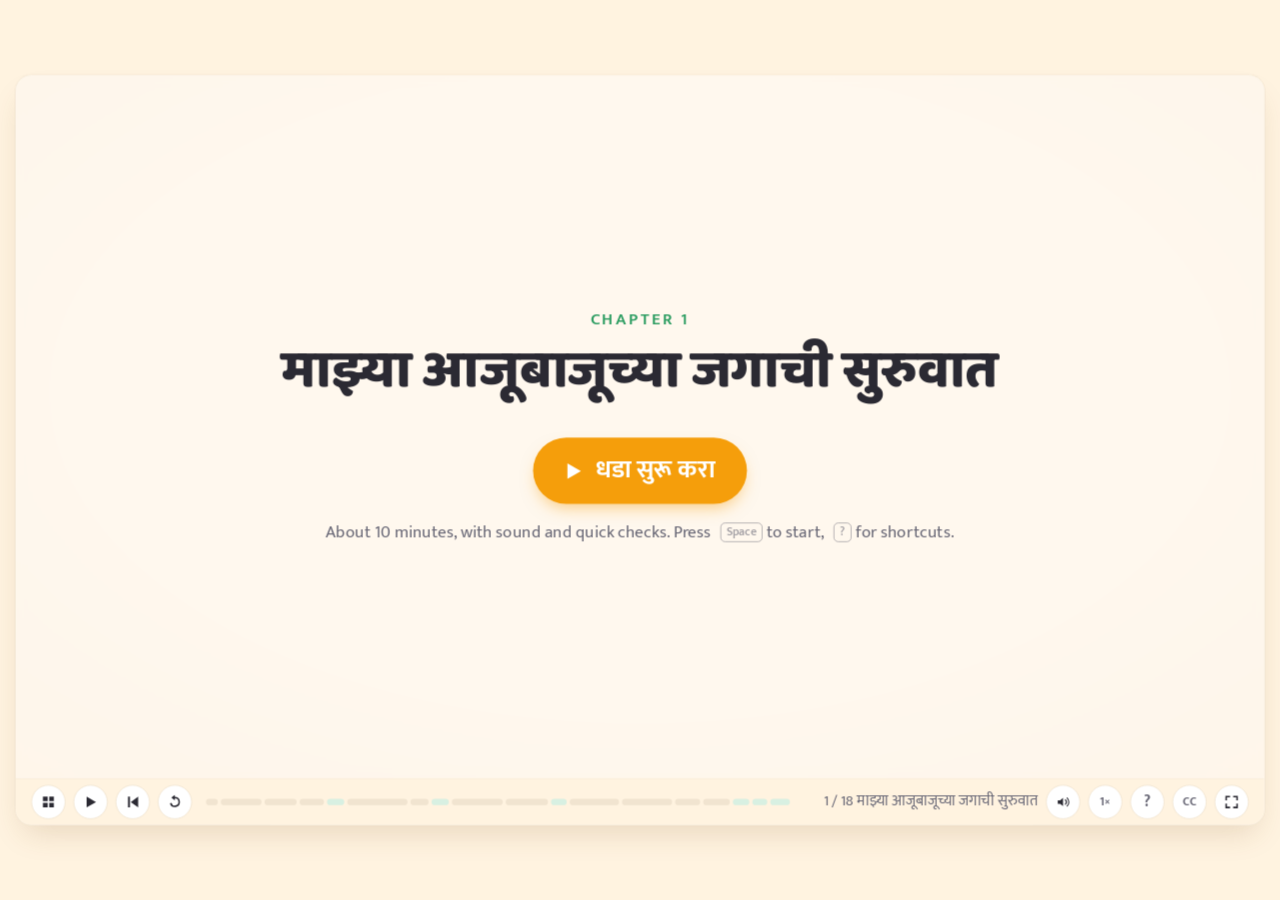
==== commit 57fe02f7: "Book shell (20 days / 55 lessons) + Day 1: ch01 Science, ch02 English" ====
--- a/ch01/index.html
+++ b/ch01/index.html
@@ -12,7 +12,7 @@
 <script src="audio/mr/timings.js"></script>
 <script>
 'use strict';
-const CHAPTER = { number: 1, title: 'माझ्या आजूबाजूच्या जगाची सुरुवात', minutes: 8, language: 'mr' };
+const CHAPTER = { number: 1, title: 'माझ्या आजूबाजूच्या जगाची सुरुवात', minutes: 10, language: 'mr', next: '../ch02/' };
 
 /* ---------- palette roles ---------- */
 const LIVE = COL.leaf, DEAD = COL.stone, SAFF = COL.int, SKY = COL.whole, PLUM = COL.irr, BARK = COL.bark;
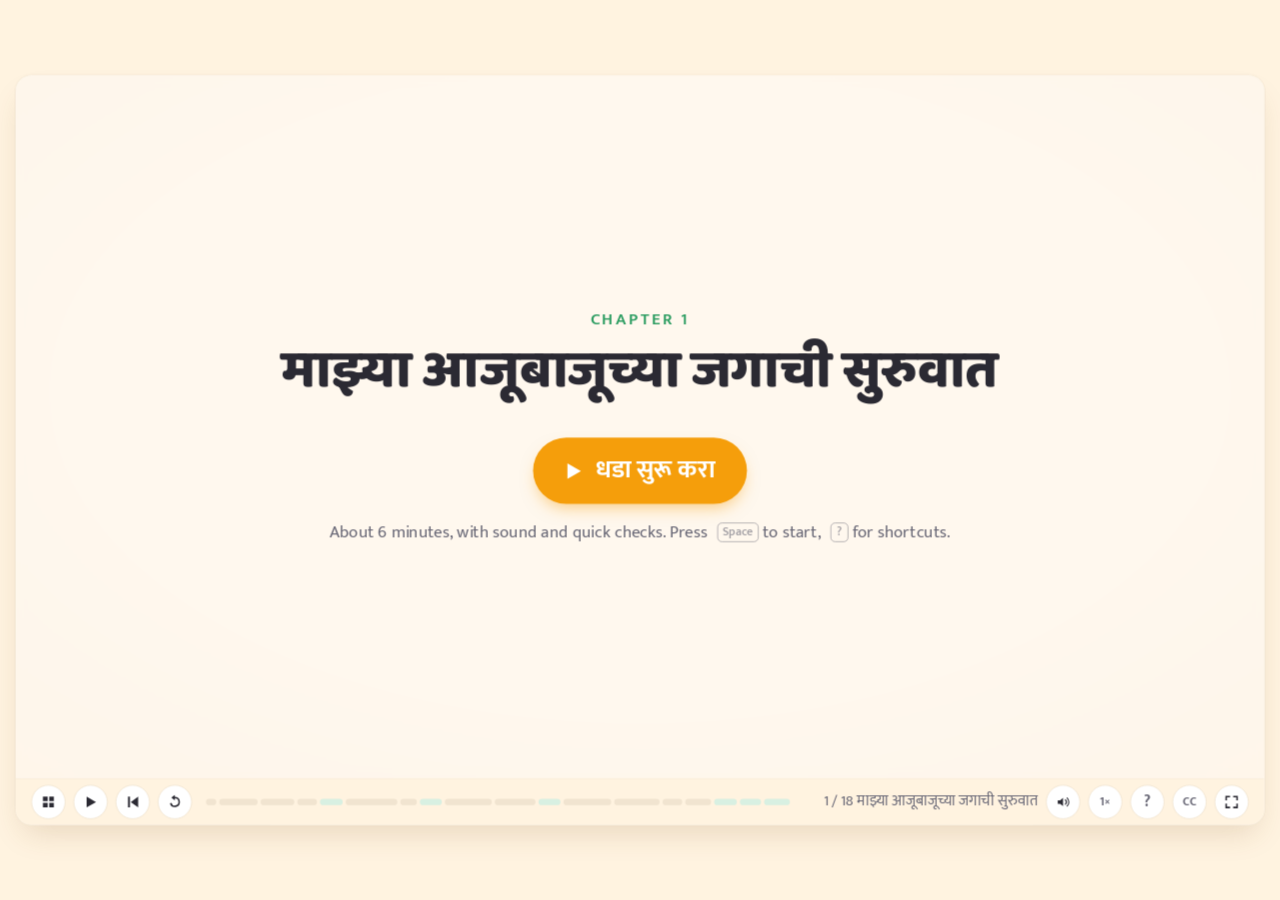
==== commit eadf9112: "ch01: new narrator voice" ====
--- a/ch01/index.html
+++ b/ch01/index.html
@@ -12,7 +12,7 @@
 <script src="audio/mr/timings.js"></script>
 <script>
 'use strict';
-const CHAPTER = { number: 1, title: 'माझ्या आजूबाजूच्या जगाची सुरुवात', minutes: 10, language: 'mr', next: '../ch02/' };
+const CHAPTER = { number: 1, title: 'माझ्या आजूबाजूच्या जगाची सुरुवात', minutes: 6, language: 'mr', next: '../ch02/' };
 
 /* ---------- palette roles ---------- */
 const LIVE = COL.leaf, DEAD = COL.stone, SAFF = COL.int, SKY = COL.whole, PLUM = COL.irr, BARK = COL.bark;
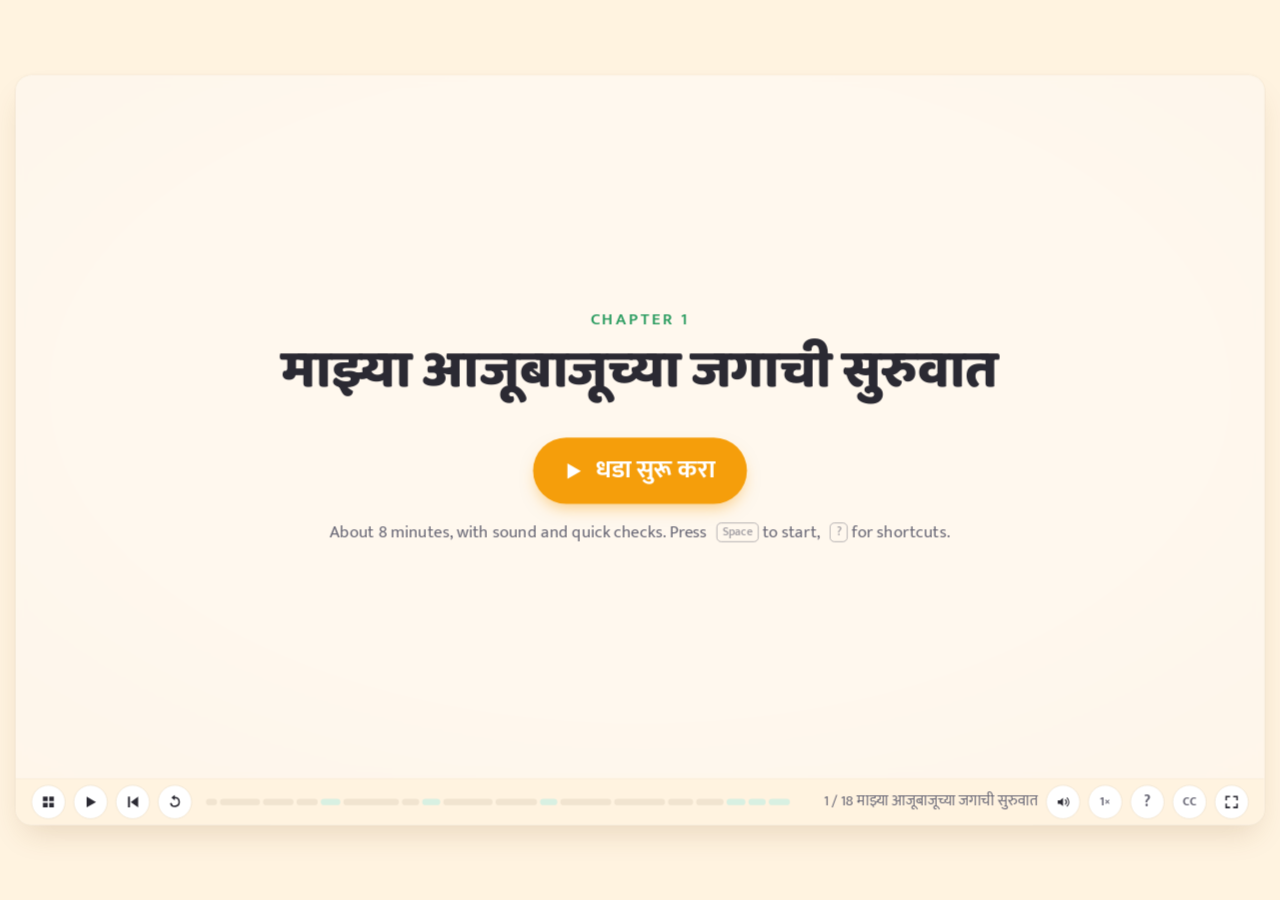
==== commit 9f7ebb7e: "ch01: ElevenLabs Kalyani (Eleven v4) narration, forced-alignment timings" ====
--- a/ch01/index.html
+++ b/ch01/index.html
@@ -12,7 +12,7 @@
 <script src="audio/mr/timings.js"></script>
 <script>
 'use strict';
-const CHAPTER = { number: 1, title: 'माझ्या आजूबाजूच्या जगाची सुरुवात', minutes: 6, language: 'mr', next: '../ch02/' };
+const CHAPTER = { number: 1, title: 'माझ्या आजूबाजूच्या जगाची सुरुवात', minutes: 8, language: 'mr', next: '../ch02/' };
 
 /* ---------- palette roles ---------- */
 const LIVE = COL.leaf, DEAD = COL.stone, SAFF = COL.int, SKY = COL.whole, PLUM = COL.irr, BARK = COL.bark;
